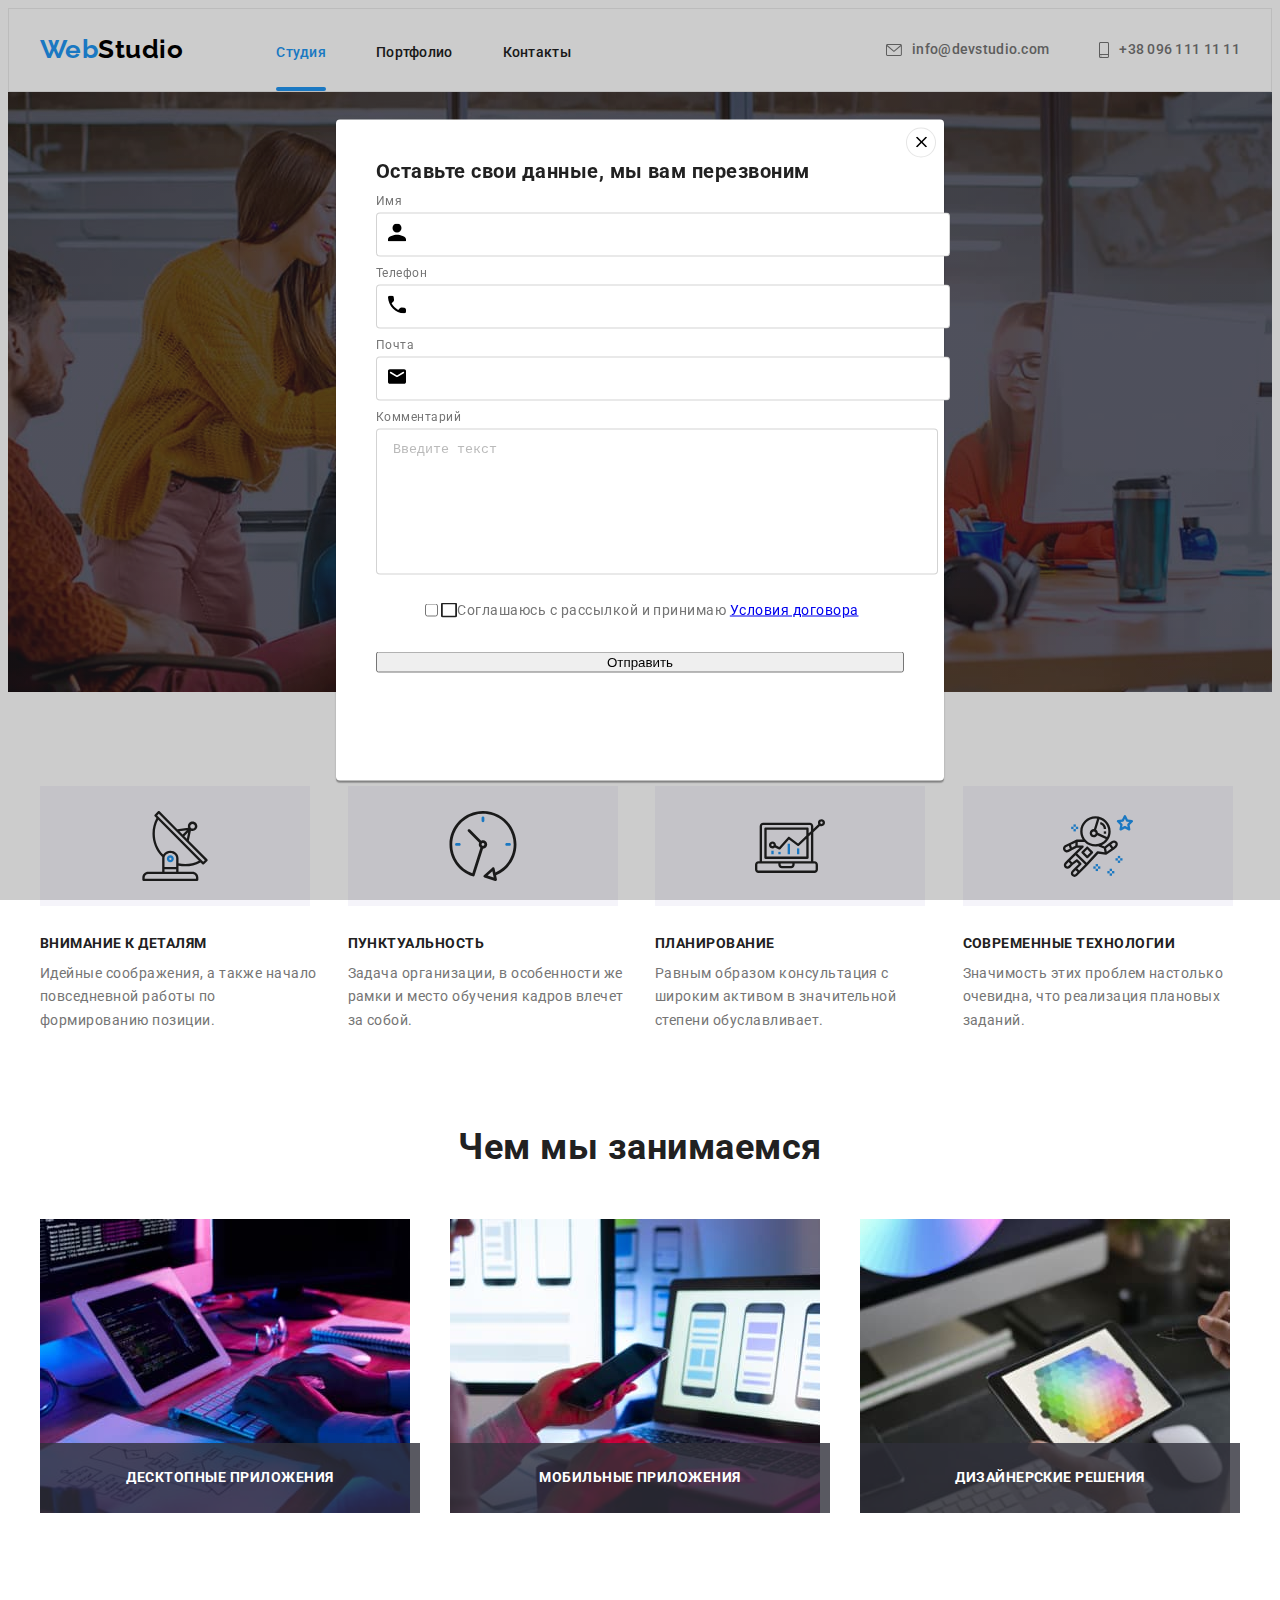
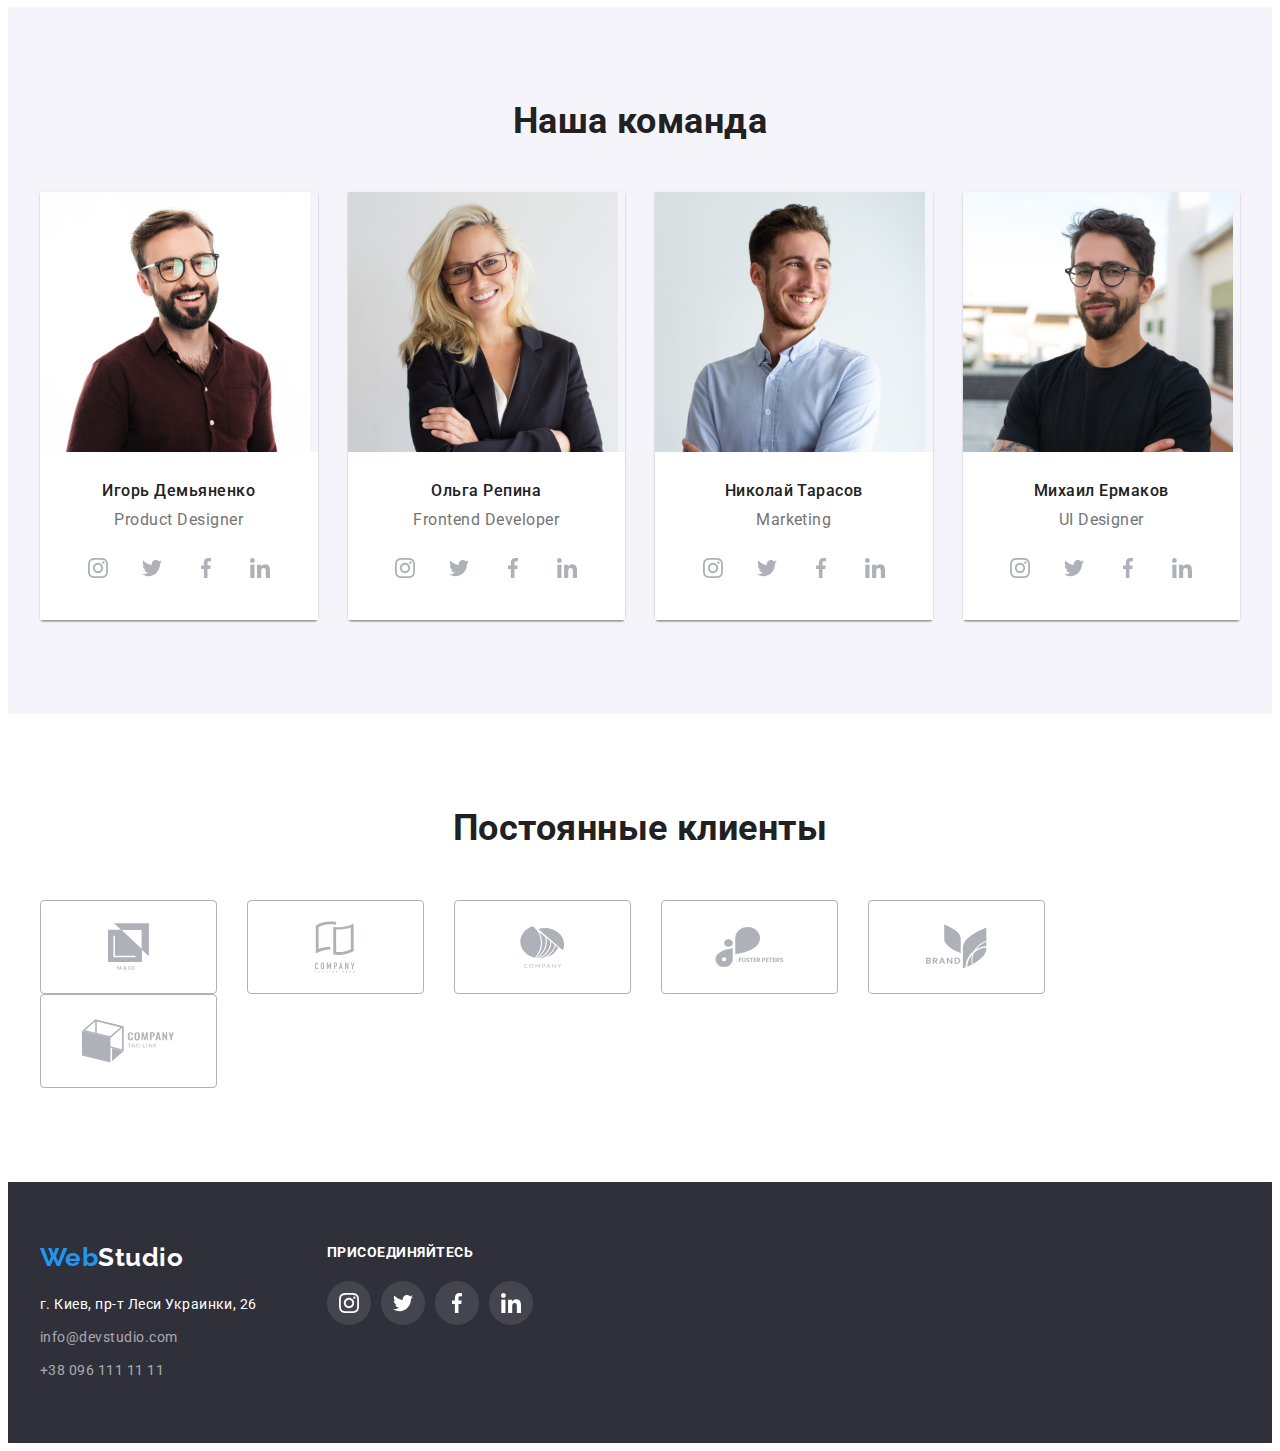
==== index.html @ d5ff3c42 "добавлена форма без кнопки" ====
<!DOCTYPE html>
<html lang="ru">

<head>
  <meta charset="UTF-8" />
  <meta http-equiv="X-UA-Compatible" content="IE=edge" />
  <meta name="viewport" content="width=device-width, initial-scale=1.0" />
  <title>Студия</title>
  <link rel="preconnect" href="https://fonts.gstatic.com" />
  <link href="https://fonts.googleapis.com/css2?family=Raleway:wght@700&family=Roboto:wght@400;500;700;900&display=swap"
    rel="stylesheet" />
  <link rel="stylesheet" href="https://cdnjs.cloudflare.com/ajax/libs/modern-normalize/1.1.0/modern-normalize.min.css"
    integrity="sha512-wpPYUAdjBVSE4KJnH1VR1HeZfpl1ub8YT/NKx4PuQ5NmX2tKuGu6U/JRp5y+Y8XG2tV+wKQpNHVUX03MfMFn9Q=="
    crossorigin="anonymous" referrerpolicy="no-referrer" />
  <link rel="stylesheet" href="./css/styles.css" />
</head>

<body>
  <!--Шапка-->
  <header class="header">
    <div class="container">
      <nav class="nav">
        <a href="./" class="logo link"><span class="prelogo">Web</span>Studio</a>
        <ul class="nav-list list">
          <li class="item"><a href="./index.html" class="link-nav current link">Студия</a></li>
          <li class="item"><a href="./portfolio.html" class="link-nav link">Портфолио</a></li>
          <li class="item"><a href="" class="link-nav link">Контакты</a></li>
        </ul>
      </nav>
      <ul class="info list">
        <li class="item">
          <a href="mailto:info@devstudio.com" class="link-info link">
            <svg class="icon" width="16" height="12">
              <use href="./images/icons.svg#icon-envelope"></use>
            </svg>info@devstudio.com
          </a>
        </li>
        <li class="item">
          <a href="tel:+380961111111" class="link-info link">
            <svg class="icon" width="10" height="16">
              <use href="./images/icons.svg#icon-smartphone"></use>
            </svg>+38 096 111 11 11</a>
        </li>
      </ul>
    </div>
  </header>
  <main>
    <!--Герой-->
    <section class="hero">
      <div class="container">
        <h1 class="hero-title list">
          Эффективные решения<br />
          для вашего бизнеса
        </h1>
        <button type="button" class="button-hero" data-modal-open>Заказать услугу</button>
      </div>
    </section>
    <!--Особенности-->
    <section class="section nopadding">
      <div class="container features">
        <h2 hidden>Особенности</h2>
        <ul class="list">
          <li class="item">
            <div class="box">
              <svg class="icon" width="70" height="70">
                <use href="./images/icons.svg#icon-antenna"></use>
              </svg>
            </div>
            <h3 class="title">Внимание к деталям</h3>
            <p class="text">
              Идейные соображения, а также начало повседневной работы по формированию позиции.
            </p>
          </li>
          <li class="item">
            <div class="box">
              <svg class="icon" width="70" height="70">
                <use href="./images/icons.svg#icon-clock"></use>
              </svg>
            </div>
            <h3 class="title">Пунктуальность</h3>
            <p class="text">
              Задача организации, в особенности же рамки и место обучения кадров влечет за собой.
            </p>
          </li>
          <li class="item">
            <div class="box">
              <svg class="icon" width="70" height="70">
                <use href="./images/icons.svg#icon-diagram"></use>
              </svg>
            </div>
            <h3 class="title">Планирование</h3>
            <p class="text">
              Равным образом консультация с широким активом в значительной степени обуславливает.
            </p>
          </li>
          <li class="item">
            <div class="box">
              <svg class="icon" width="70" height="70">
                <use href="./images/icons.svg#icon-astronaut"></use>
              </svg>
            </div>
            <h3 class="title">Современные технологии</h3>
            <p class="text">
              Значимость этих проблем настолько очевидна, что реализация плановых заданий.
            </p>
          </li>
        </ul>
      </div>
    </section>
    <!--Чем мы занимаемся-->
    <section class="section">
      <div class="container works">
        <h2 class="heading">Чем мы занимаемся</h2>
        <ul class="list">
          <li class="item">
            <img src="./images/studio/what-are-we-doing-2.jpg" alt="работа за компьютером" width="370" height="294" />
            <p class="works-text">Десктопные приложения</p>
          </li>
          <li class="item">
            <img src="./images/studio/what-are-we-doing.jpg" alt="работа за компьютером" width="370" height="294" />
            <p class="works-text">Мобильные приложения</p>
          </li>
          <li class="item">
            <img src="./images/studio/what-are-we-doing-3.jpg" alt="работа за планшетом" width="370" height="294" />
            <p class="works-text">Дизайнерские решения</p>
          </li>
        </ul>
      </div>
    </section>
    <!--Наша команда-->
    <section class="section team">
      <div class="container">
        <h2 class="heading">Наша команда</h2>
        <ul class="list">
          <li class="item">
            <img src="./images/studio/ihor-demianenko.jpg" alt="фото мужчины" width="270" height="260" />
            <div class="caption">
              <h3 class="title">Игорь Демьяненко</h3>
              <p lang="en" class="text">Product Designer</p>
              <ul class="list list-icon">
                <li class="icon">
                  <a class="icon-link" href=""><svg width="20" height="20">
                      <use href="./images/icons.svg#icon-instagram"></use>
                    </svg></a>
                </li>
                <li class="icon">
                  <a class="icon-link" href=""><svg width="20" height="20">
                      <use href="./images/icons.svg#icon-twitter"></use>
                    </svg></a>
                </li>
                <li class="icon">
                  <a class="icon-link" href=""><svg width="20" height="20">
                      <use href="./images/icons.svg#icon-facebook"></use>
                    </svg></a>
                </li>
                <li class="icon">
                  <a class="icon-link" href=""><svg width="20" height="20">
                      <use href="./images/icons.svg#icon-linkedin"></use>
                    </svg></a>
                </li>
              </ul>
            </div>
          </li>
          <li class="item">
            <img src="./images/studio/olga-repina.jpg" alt="фото девушки" width="270" height="260" />
            <div class="caption">
              <h3 class="title">Ольга Репина</h3>
              <p lang="en" class="text">Frontend Developer</p>
              <ul class="list list-icon">
                <li class="icon">
                  <a class="icon-link" href=""><svg width="20" height="20">
                      <use href="./images/icons.svg#icon-instagram"></use>
                    </svg></a>
                </li>
                <li class="icon">
                  <a class="icon-link" href=""><svg width="20" height="20">
                      <use href="./images/icons.svg#icon-twitter"></use>
                    </svg></a>
                </li>
                <li class="icon">
                  <a class="icon-link" href=""><svg width="20" height="20">
                      <use href="./images/icons.svg#icon-facebook"></use>
                    </svg></a>
                </li>
                <li class="icon">
                  <a class="icon-link" href=""><svg width="20" height="20">
                      <use href="./images/icons.svg#icon-linkedin"></use>
                    </svg></a>
                </li>
              </ul>
            </div>
          </li>
          <li class="item">
            <img src="./images/studio/nicolay-tarasov.jpg" alt="фото мужчины" width="270" height="260" />
            <div class="caption">
              <h3 class="title">Николай Тарасов</h3>
              <p lang="en" class="text">Marketing</p>
              <ul class="list list-icon">
                <li class="icon">
                  <a class="icon-link" href=""><svg width="20" height="20">
                      <use href="./images/icons.svg#icon-instagram"></use>
                    </svg></a>
                </li>
                <li class="icon">
                  <a class="icon-link" href=""><svg width="20" height="20">
                      <use href="./images/icons.svg#icon-twitter"></use>
                    </svg></a>
                </li>
                <li class="icon">
                  <a class="icon-link" href=""><svg width="20" height="20">
                      <use href="./images/icons.svg#icon-facebook"></use>
                    </svg></a>
                </li>
                <li class="icon">
                  <a class="icon-link" href=""><svg width="20" height="20">
                      <use href="./images/icons.svg#icon-linkedin"></use>
                    </svg></a>
                </li>
              </ul>
            </div>
          </li>
          <li class="item">
            <img src="./images/studio/mihail-ermakov.jpg" alt="фото мужчины" width="270" height="260" />
            <div class="caption">
              <h3 class="title">Михаил Ермаков</h3>
              <p lang="en" class="text">UI Designer</p>
              <ul class="list list-icon">
                <li class="icon">
                  <a class="icon-link" href=""><svg width="20" height="20">
                      <use href="./images/icons.svg#icon-instagram"></use>
                    </svg></a>
                </li>
                <li class="icon">
                  <a class="icon-link" href=""><svg width="20" height="20">
                      <use href="./images/icons.svg#icon-twitter"></use>
                    </svg></a>
                </li>
                <li class="icon">
                  <a class="icon-link" href=""><svg width="20" height="20">
                      <use href="./images/icons.svg#icon-facebook"></use>
                    </svg></a>
                </li>
                <li class="icon">
                  <a class="icon-link" href=""><svg width="20" height="20">
                      <use href="./images/icons.svg#icon-linkedin"></use>
                    </svg></a>
                </li>
              </ul>
            </div>
          </li>
        </ul>
      </div>
    </section>
    <!-- Постоянные клиенты -->
    <section class="section clients">
      <div class="container">
        <h2 class="heading">Постоянные клиенты</h2>
        <ul class="list">
          <li class="icon">
            <a class="icon-link" href=""><svg width="41" height="47">
                <use href="./images/icons.svg#icon-client-one"></use>
              </svg></a>
          </li>
          <li class="icon">
            <a class="icon-link" href=""><svg width="40" height="52">
                <use href="./images/icons.svg#icon-client-two"></use>
              </svg></a>
          </li>
          <li class="icon">
            <a class="icon-link" href=""><svg width="44" height="42">
                <use href="./images/icons.svg#icon-client-three"></use>
              </svg></a>
          </li>
          <li class="icon">
            <a class="icon-link" href=""><svg width="85" height="40">
                <use href="./images/icons.svg#icon-client-four"></use>
              </svg></a>
          </li>
          <li class="icon">
            <a class="icon-link" href=""><svg width="63" height="45">
                <use href="./images/icons.svg#icon-client-five"></use>
              </svg></a>
          </li>
          <li class="icon">
            <a class="icon-link" href=""><svg width="94" height="44">
                <use href="./images/icons.svg#icon-client-six"></use>
              </svg></a>
          </li>
        </ul>
      </div>
    </section>
  </main>
  <!--Футер-->
  <footer class="footer">
    <div class="container footer-box">
      <div class="fotter-address">
        <a href="./" class="footer-logo link"><span class="prelogo">Web</span>Studio</a>
        <address class="address">
          <ul class="list">
            <li class="item">
              <a href="https://goo.gl/maps/eZ2Spch4mHqErUUC6" target="_blank" rel="noopener noreferrer"
                class="address-link link">г. Киев, пр-т Леси Украинки, 26</a>
            </li>
            <li class="item">
              <a href="mailto:info@devstudio.com" class="footer-link link">info@devstudio.com</a>
            </li>
            <li class="item">
              <a href="tel:+380961111111" class="footer-link link">+38 096 111 11 11</a>
            </li>
          </ul>
        </address>
      </div>
      <div class="social-link">
        <b class="join">присоединяйтесь</b>
        <ul class="list list-icon">
          <li class="icon">
            <a class="icon-link" href=""><svg width="20" height="20">
                <use href="./images/icons.svg#icon-instagram"></use>
              </svg></a>
          </li>
          <li class="icon">
            <a class="icon-link" href=""><svg width="20" height="20">
                <use href="./images/icons.svg#icon-twitter"></use>
              </svg></a>
          </li>
          <li class="icon">
            <a class="icon-link" href=""><svg width="20" height="20">
                <use href="./images/icons.svg#icon-facebook"></use>
              </svg></a>
          </li>
          <li class="icon">
            <a class="icon-link" href=""><svg width="20" height="20">
                <use href="./images/icons.svg#icon-linkedin"></use>
              </svg></a>
          </li>
        </ul>
      </div>
    </div>
  </footer>
  <!-- Backdrop Modal -->
  <div class="backdrop" data-modal>
    <div class="modal">
      <button class="btn-modal" type="button" data-modal-close>
        <svg width="11" height="11">
          <use href="./images/icons.svg#icon-close-black"></use>
        </svg>
      </button>
      <form action="#" class="modal-form">
        <b class="modal-form-title">Оставьте свои данные, мы вам перезвоним</b>
        <label class="modal-form-field">Имя
          <span class="modal-form-position">
            <input class="modal-form-input" type="text" name="user-name" pattern="[a-zA-Zа-яёА-ЯЁ]+" required
              minlength="2">
            <svg class="modal-form-icon" width="18" height="18">
              <use href="./images/icons.svg#icon-person"></use>
            </svg>
          </span>
        </label>
        <label class="modal-form-field">Телефон
          <span class="modal-form-position">
            <input class="modal-form-input" type="tel" name="user-phone" pattern="[0-9]{3}-[0-9]{3}-[0-9]{2}-[0-9]{2}"
              title="096-000-00-00" required>
            <svg class="modal-form-icon" width="18" height="18">
              <use href="./images/icons.svg#icon-phone"></use>
            </svg>
          </span>
        </label>
        <label class="modal-form-field">Почта
          <span class="modal-form-position">
            <input class="modal-form-input" type="email" name="user-email" required>
            <svg class="modal-form-icon" width="18" height="18">
              <use href="./images/icons.svg#icon-email"></use>
            </svg>
          </span>
        </label>
        <label class="modal-form-textarea">Комментарий
          <textarea class="modal-form-message" name="user-message" placeholder="Введите текст"></textarea>
        </label>
        <label for="accept-policy" class="modal-form-checkbox-field">
          <input type="checkbox" class="modal-form-checkbox" id="accept-policy">
          <span class="check"></span>Соглашаюсь с рассылкой и принимаю&nbsp;
          <a href="#" class="modal-form-checkbox-link">Условия договора</a>
        </label>

        <button type="submit" class="modal-form-btn">Отправить</button>
      </form>

    </div>
  </div>
  <!-- <script src="./js/modal.js"></script> -->
</body>

</html>
---- css/styles.css ----
:root {
  --transition: 250ms cubic-bezier(0.4, 0, 0.2, 1);
  --primary-text-color: #757575;
  --title-color: #212121;
  --white-color: #ffffff;
  --accent-color: #2196f3;
  --accent-background: #2f303a;
}
/* Сброс */
h1,
h2,
h3,
h4,
h5,
h6,
p {
  margin-top: 0px;
  margin-bottom: 0px;
}
ul,
ol {
  margin-top: 0px;
  margin-bottom: 0px;
  padding-left: 0px;
}
img {
  display: block;
}
.list {
  list-style-type: none;
}
.link {
  text-decoration: none;
}
/* Боди */
body {
  color: var(--primary-text-color);
  font-family: Roboto, sans-serif;
  letter-spacing: 0.03em;
  font-size: 16px;
}
/* Контейнер */
.container {
  width: 1200px;
  padding-left: 15px;
  padding-right: 15px;
  margin-left: auto;
  margin-right: auto;
}
/*Шапка*/
.header {
  border: 1px solid #ececec;
}
.header .container {
  display: flex;
  align-items: center;
}
/*Логотип*/
.prelogo {
  color: var(--accent-color);
}
.logo {
  font-family: Raleway, sans-serif;
  font-weight: 700;
  font-size: 26px;
  line-height: 1.2;

  color: #000000;
  margin-right: 93px;
}
/*Навигация*/
.nav-list {
  display: flex;
}
.nav-list .item + .item {
  margin-left: 50px;
}
.info {
  display: flex;
  margin-left: auto;
}
.nav {
  display: flex;
  align-items: center;
}
.info .item + .item {
  margin-left: 50px;
}
.link-nav {
  display: inline-block;
  font-weight: 500;
  font-size: 14px;
  line-height: 1.14;
  letter-spacing: 0.02em;

  color: var(--title-color);

  padding-top: 36px;
  padding-bottom: 30px;

  transition: color var(--transition);
}
.link-info {
  display: flex;
  align-items: center;

  font-weight: 500;
  font-size: 14px;
  line-height: 1.14;
  letter-spacing: 0.02em;

  color: var(--primary-text-color);

  transition: color var(--transition);
}
/* Icon */
.info .icon {
  fill: currentColor;
  margin-right: 10px;
}
/* Hover Focus Current */
.link-nav.current,
.link-info:hover,
.link-nav:hover,
.address-link:hover,
.footer-link:hover,
.link-info:focus,
.link-nav:focus,
.address-link:focus,
.footer-link:focus {
  color: var(--accent-color);
}
.current {
  position: relative;
}
.current::after {
  position: absolute;
  bottom: 0;
  content: '';
  display: block;
  width: 100%;
  height: 4px;
  background-color: var(--accent-color);
  border-radius: 2px;
}

/*Герой*/
.hero {
  text-align: center;
  align-items: center;
  max-width: 1600px;

  background-color: var(--accent-background);
  background-image: linear-gradient(rgba(47, 48, 58, 0.4), rgba(47, 48, 58, 0.4)),
    url(../images/studio/bgimd.jpg);
  background-size: cover;
  background-position: center;

  margin: 0 auto;
  padding-top: 200px;
  padding-bottom: 200px;
}
.hero-title {
  font-weight: 900;
  font-size: 44px;
  line-height: 1.36;
  text-align: center;
  letter-spacing: 0.06em;
  text-transform: uppercase;

  color: var(--white-color);

  margin-bottom: 30px;
}

/*Кнопка героя*/
.button-hero {
  display: flex;
  align-items: center;
  font-weight: 700;
  font-size: 16px;
  line-height: 1.88;
  letter-spacing: 0.06em;
  height: 50px;
  min-width: 200px;
  cursor: pointer;

  background-color: var(--accent-color);
  color: var(--white-color);

  margin-left: auto;
  margin-right: auto;
  padding: 10px 32px;
  border: solid transparent;
  border-radius: 4px;

  transition: background-color var(--transition), box-shadow var(--transition);
}
.button-hero:hover {
  background-color: #188ce8;
  box-shadow: 0px 4px 4px rgba(0, 0, 0, 0.15);
}

/*Секции*/
.section {
  padding-top: 94px;
  padding-bottom: 94px;
}

.section .list {
  display: flex;
  flex-wrap: wrap;
  margin-left: -30px;
}
.section .item {
  margin-left: 30px;
  flex-basis: calc((100% - 120px) / 4);
}
.heading {
  font-size: 36px;
  line-height: 1.16;
  text-align: center;

  color: var(--title-color);

  margin-bottom: 50px;
}

.section .title {
  font-size: 14px;
  font-weight: 500;
  line-height: 1.18;

  color: var(--title-color);

  margin-bottom: 10px;
}
.section .text {
  font-size: 14px;
  line-height: 1.7;
}
/* Особенности */
.nopadding {
  padding-bottom: 0;
}
.features .item {
  width: 270px;
}
.features .title {
  color: var(--title-color);
  font-weight: 700;
  line-height: 1.14;
  text-transform: uppercase;
}
.features .box {
  max-width: 270px;
  height: 120px;
  margin-bottom: 30px;

  background-color: #f5f4fa;

  display: flex;
  align-items: center;
  justify-content: center;
}

/*Чем мы занимаемся*/
.works .list {
  margin-left: -30px;
}
.works .item {
  position: relative;
  margin-left: 30px;
  flex-basis: calc((100% - 90px) / 3);
}
.works-text {
  position: absolute;
  bottom: 0;

  font-weight: 700;
  font-size: 14px;
  line-height: 1.14;
  text-align: center;
  text-transform: uppercase;

  width: 100%;
  padding-top: 27px;
  padding-bottom: 27px;

  background: rgba(47, 48, 58, 0.8);
  color: var(--white-color);
}

/* Наша команда */
.team .list-icon {
  text-align: center;
  margin-left: 0;
  margin-top: 16px;
  justify-content: center;
}
.team .icon-link {
  color: #afb1b8;
}
.team .icon-link:hover,
.team .icon-link:focus {
  background-color: var(--accent-color);
  fill: var(--white-color);
}
.list-icon .icon-link {
  fill: currentColor;
  display: flex;
  padding: 12px;
  border-radius: 50%;

  transition: background-color var(--transition), fill var(--transition);
}
.list-icon .icon + .icon {
  margin-left: 10px;
}
.team .item {
  width: 270px;
  text-align: center;
  box-shadow: 0px 1px 3px rgba(0, 0, 0, 0.12), 0px 1px 1px rgba(0, 0, 0, 0.14),
    0px 2px 1px rgba(0, 0, 0, 0.2);
  border-radius: 0px 0px 4px 4px;
}
.team .title {
  font-size: 16px;
}
.team .text {
  font-size: 16px;
  line-height: 1.18;
}
.caption {
  background-color: var(--white-color);
  padding-top: 30px;
  padding-bottom: 30px;
}
.section.team {
  background-color: #f5f4fa;
}

/* Постоянные клиенты */
.clients .icon {
  display: flex;
  width: 170px;
  height: 92px;
  margin-left: 30px;
  flex-basis: calc((100% - 180px) / 6);

  fill: currentColor;
  border: 1px solid #afb1b8;
  border-radius: 4px;
}
.clients .icon-link {
  display: flex;
  justify-content: center;
  align-items: center;
  width: 100%;
  height: 100%;
  fill: #afb1b8;

  transition: fill var(--transition), border var(--transition);
}
.clients .icon-link:hover,
.clients .icon-link:focus {
  fill: var(--accent-color);
  border: 1px solid var(--accent-color);
}

/*Футер*/
.footer {
  background-color: var(--accent-background);
  padding-top: 60px;
  padding-bottom: 60px;
}
.footer-box {
  display: flex;
}
.footer-logo {
  display: inline-block;

  font-family: Raleway, sans-serif;
  font-weight: 700;
  font-size: 26px;
  line-height: 1.2;

  margin-bottom: 20px;
}
.address {
  font-style: normal;
  font-size: 14px;
  line-height: 1.7;
  margin-right: 70px;
}
.footer-logo,
.address-link {
  color: var(--white-color);
}
.address-link {
  transition: color var(--transition);
}
.footer-link {
  color: rgba(255, 255, 255, 0.6);

  transition: color var(--transition);
}
.address .item {
  margin-bottom: 9px;
}
.address .item:last-child {
  margin-bottom: 0px;
}
.social-link .list-icon {
  display: flex;
}
.join {
  display: inline-block;
  font-size: 14px;
  line-height: 1.14;
  text-transform: uppercase;
  margin-bottom: 20px;

  color: var(--white-color);
}
.social-link .icon-link {
  background-color: rgba(255, 255, 255, 0.1);
  fill: var(--white-color);

  transition: background-color var(--transition);
}
.social-link .icon-link:hover,
.social-link .icon-link:focus {
  background-color: var(--accent-color);
}

/* Портфолио*/
/* Кнопки портфолио */
.list.filter {
  display: flex;
  justify-content: center;
  margin-bottom: 50px;
}
.filter .item {
  flex-basis: auto;
}
.filter .item + .item {
  margin-left: 8px;
}
.button-portfolio {
  display: flex;
  align-items: center;
  font-weight: 500;
  font-size: 16px;
  line-height: 1.6;
  cursor: pointer;

  background: #f5f4fa;
  color: var(--title-color);

  height: 38px;
  min-width: 73px;
  padding-top: 6px;
  padding-bottom: 6px;
  padding-left: 22px;
  padding-right: 22px;

  border-radius: 4px;
  border: solid transparent;

  transition: background-color var(--transition), color var(--transition),
    box-shadow var(--transition);
}
.button-portfolio:hover,
.button-portfolio:focus {
  background-color: var(--accent-color);
  color: var(--white-color);
  box-shadow: 0px 3px 1px rgba(0, 0, 0, 0.1), 0px 1px 2px rgba(0, 0, 0, 0.08),
    0px 2px 2px rgba(0, 0, 0, 0.12);
}

/* Карточки портфолио */
.portfolio .list {
  flex-wrap: wrap;

  margin-top: -30px;
}
.portfolio .item {
  margin-top: 30px;
  flex-basis: calc((100% - 90px) / 3);
}
.portfolio .link {
  display: block;
  transition: box-shadow var(--transition);
}
.portfolio .link:hover,
.portfolio .link:focus {
  box-shadow: 0px 1px 1px rgba(0, 0, 0, 0.12), 0px 4px 4px rgba(0, 0, 0, 0.06),
    1px 4px 6px rgba(0, 0, 0, 0.12);
}
.portfolio .title {
  font-weight: 700;
  font-size: 18px;
  line-height: 2;
  letter-spacing: 0.06em;

  color: var(--title-color);
}
.portfolio .subject {
  font-size: 16px;
  line-height: 1.8;

  color: var(--primary-text-color);
}
.portfolio .text {
  width: 370px;
  padding-top: 20px;
  padding-bottom: 20px;
  padding-left: 24px;
  padding-right: 24px;
  border: 1px solid #eeeeee;
  border-top: none;
}
.portfolio .overlay {
  position: relative;
  overflow: hidden;
}
.portfolio .link:hover .overlay-text,
.portfolio .link:focus .overlay-text {
  transform: translateY(0%);
}
.overlay-text {
  display: inline-block;
  position: absolute;
  top: 0;
  left: 0;
  padding: 63px 24px;

  width: 100%;
  height: 100%;

  font-size: 18px;
  line-height: 1.55;

  color: var(--white-color);
  background: rgba(33, 150, 243, 0.9);

  transition: transform var(--transition);

  transform: translateY(100%);
}
/* Backdrop */
.backdrop {
  position: fixed;
  top: 0;
  left: 0;
  width: 100vw;
  height: 100vh;
  background-color: rgba(0, 0, 0, 0.2);

  visibility: visible;
  opacity: 1;
  pointer-events: auto;

  transition: visibility var(--transition), opacity var(--transition);
}

.modal {
  position: absolute;
  top: 50%;
  left: 50%;

  padding: 40px;
  width: 528px;
  height: 581px;

  background: var(--white-color);
  box-shadow: 0px 1px 3px rgba(0, 0, 0, 0.12), 0px 1px 1px rgba(0, 0, 0, 0.14),
    0px 2px 1px rgba(0, 0, 0, 0.2);
  border-radius: 4px;

  transform: translate(-50%, -50%);
}
.btn-modal {
  position: absolute;
  top: 8px;
  right: 8px;

  width: 30px;
  height: 30px;
  padding: 0;

  cursor: pointer;

  background: var(--white-color);
  border: 1px solid rgba(0, 0, 0, 0.1);
  border-radius: 50%;
}
.is-hidden {
  visibility: hidden;
  opacity: 0;
  pointer-events: none;
}

/* Modal form */
.modal-form {
  display: flex;
  flex-direction: column;
}
.modal-form-title {
  font-size: 20px;
  line-height: 1.15;

  margin-bottom: 12px;

  color: var(--title-color);
}

.modal-form-field {
  font-size: 12px;
  line-height: 1.16;
  margin-bottom: 10px;
}
.modal-form-input {
  width: 100%;
  height: 40px;
  margin-top: 4px;
  padding-left: 42px;

  border: 1px solid rgba(33, 33, 33, 0.2);
  border-radius: 4px;

  transition: border-color var(--transition);
}
.modal-form-input:focus {
  outline: none;
  border-color: var(--accent-color);
}

.modal-form-position {
  display: block;
  position: relative;
}
.modal-form-icon {
  position: absolute;
  top: 50%;
  left: 12px;

  transform: translateY(-50%);
  transition: fill var(--transition);
}
.modal-form-input:focus + .modal-form-icon {
  fill: var(--accent-color);
}

.modal-form-message {
  width: 100%;
  height: 120px;

  padding: 12px 16px;
  margin-top: 4px;
  margin-bottom: 20px;

  border: 1px solid rgba(33, 33, 33, 0.2);
  border-radius: 4px;
  resize: none;

  transition: border-color var(--transition);
}
.modal-form-message:focus {
  outline: none;
  border-color: var(--accent-color);
}

.modal-form-textarea {
  font-size: 12px;
  line-height: 1.16;
}
.modal-form-message::placeholder {
  color: rgba(117, 117, 117, 0.5);
}
/* Checkbox */
.modal-form-checkbox-field {
  display: flex;
  justify-content: center;
  align-items: center;

  font-size: 14px;
  line-height: 1.7;
  margin-bottom: 30px;
}
.check {
  display: inline-block;
  background-image: url(../images/modal-icons/off-check.svg);
  width: 16px;
  height: 15px;

  cursor: pointer;
}
.modal-form-checkbox:checked + .check {
  background-image: url(../images/modal-icons/check.svg);
  width: 16px;
  height: 15px;
}
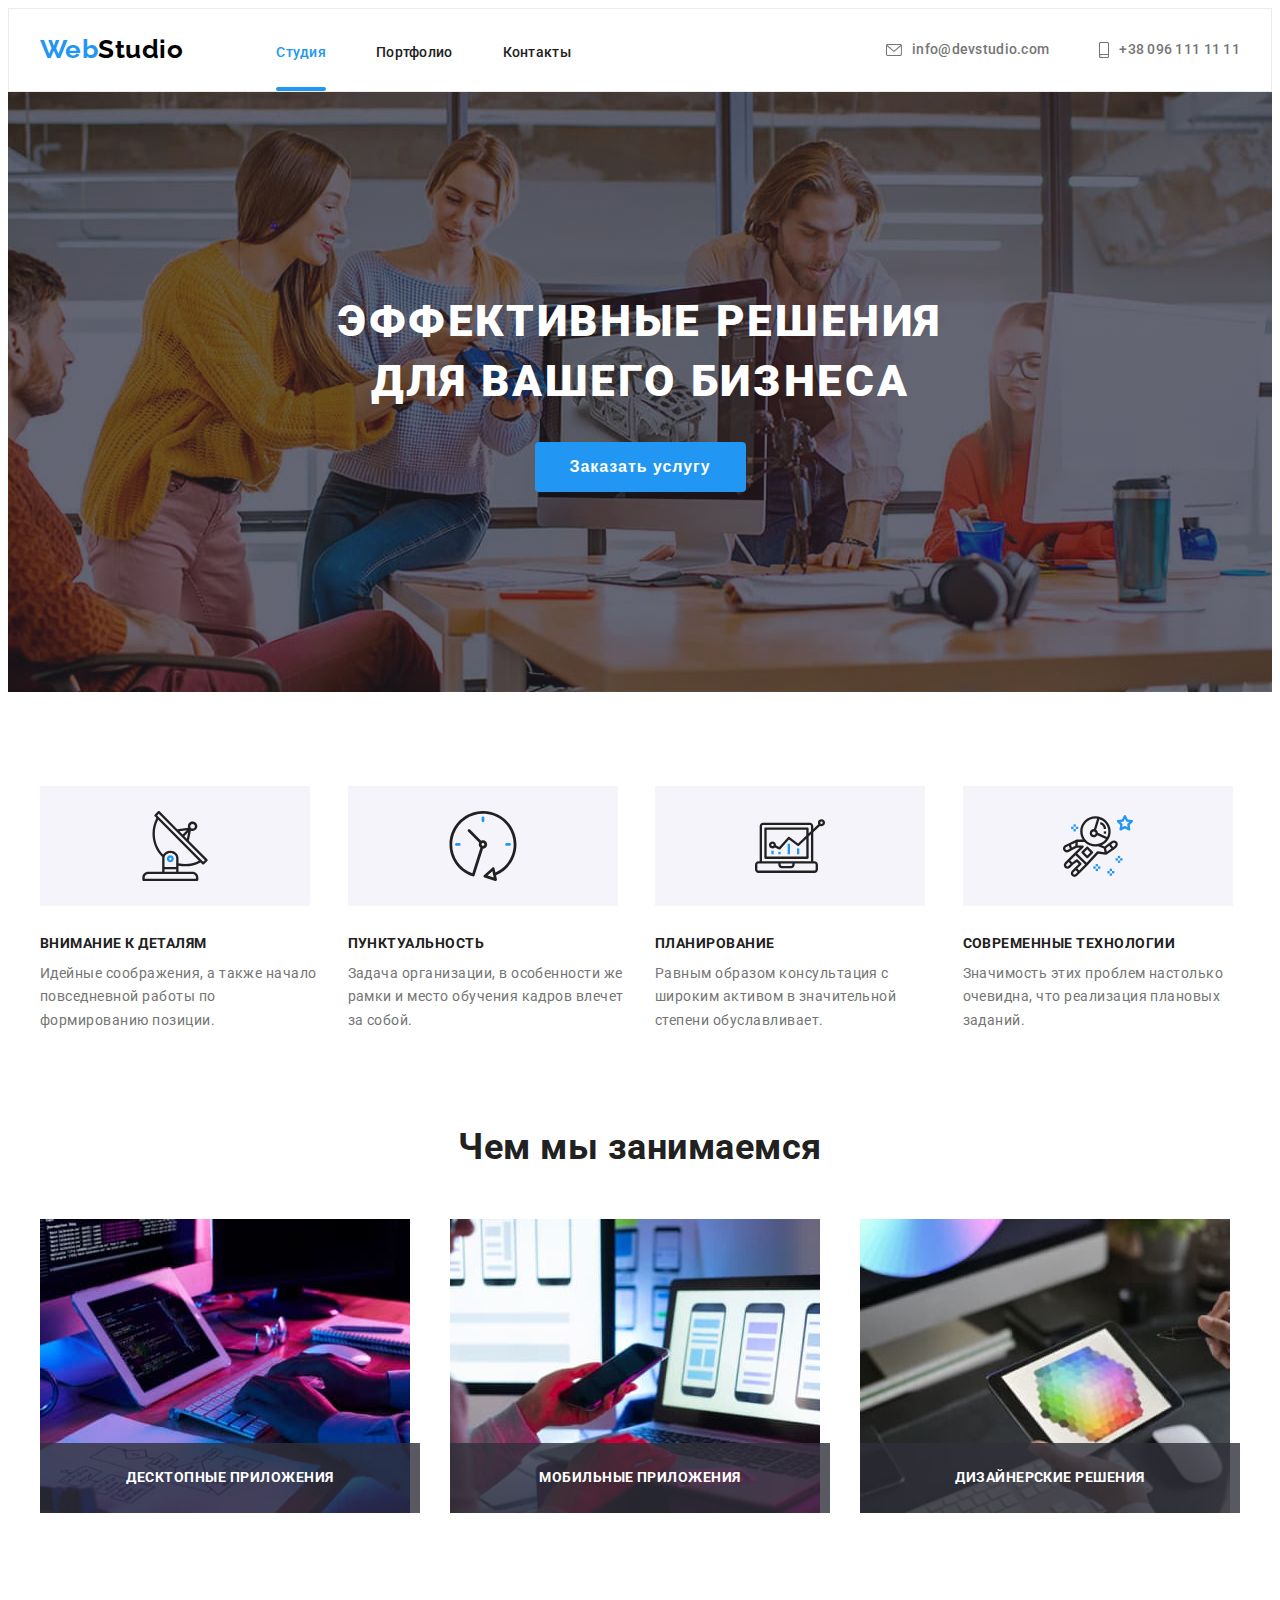
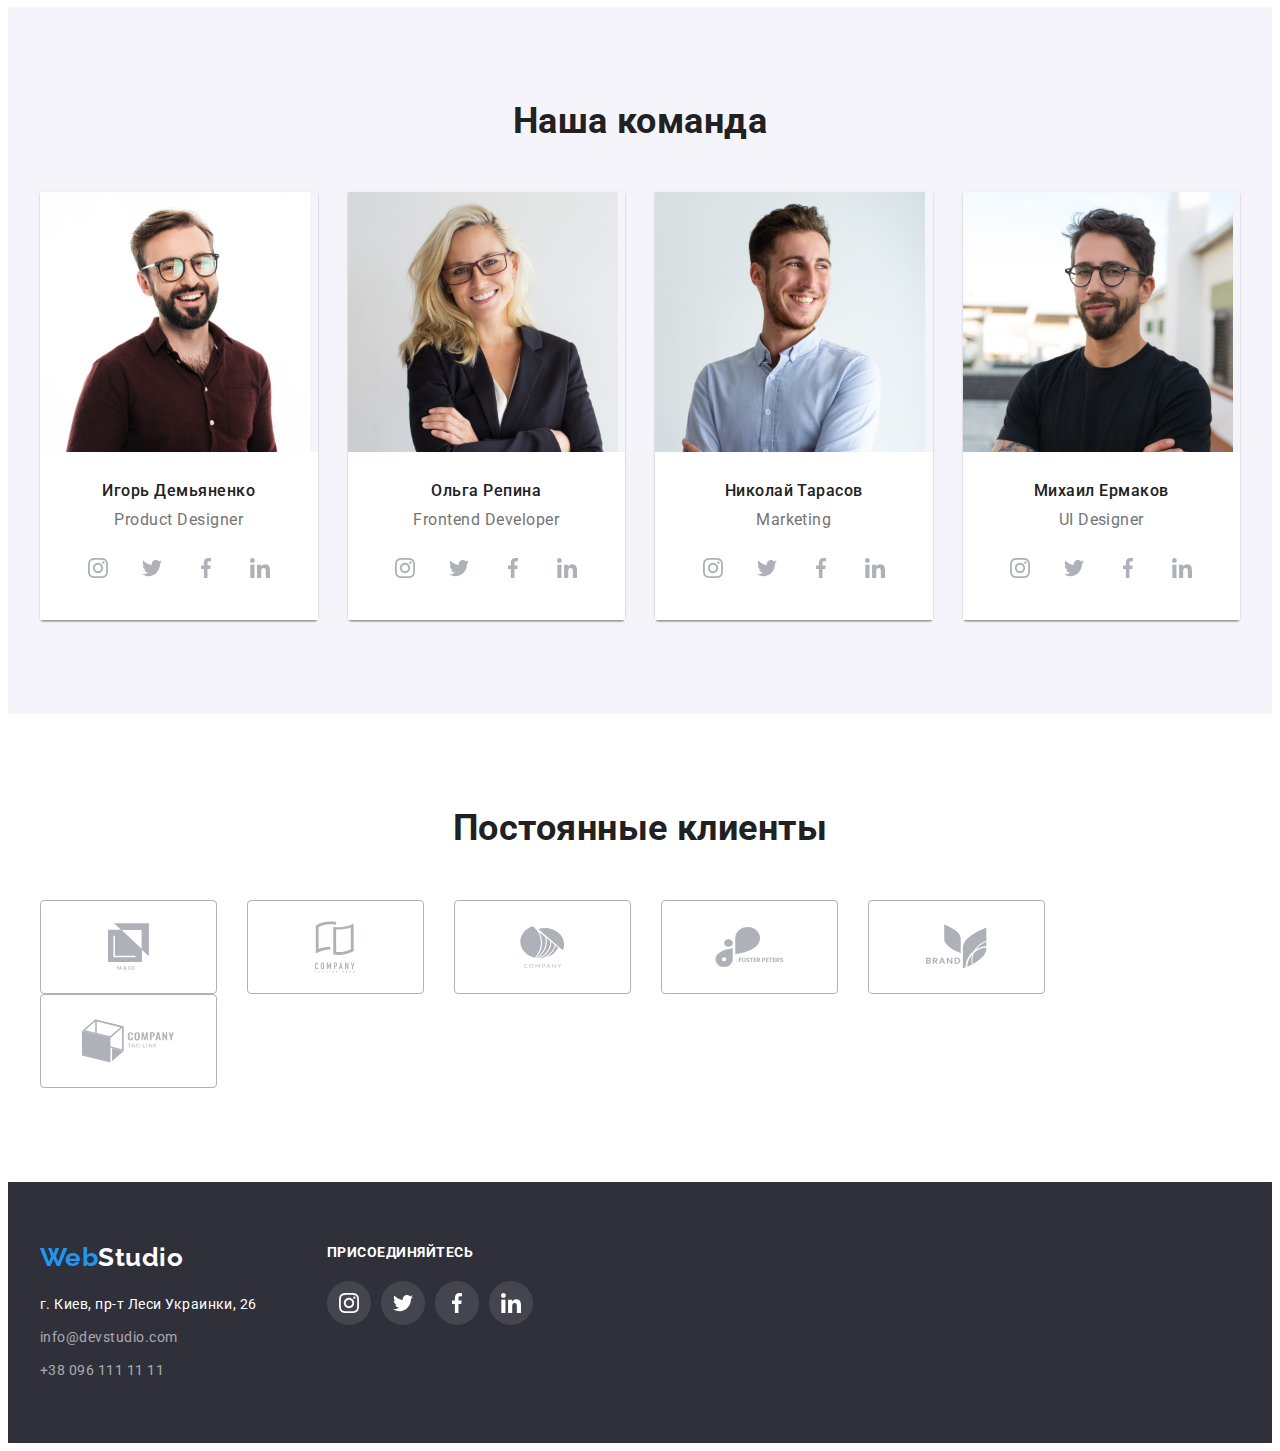
==== commit 89d78ed5: "добавленна форма в модальное окно" ====
--- a/index.html
+++ b/index.html
@@ -58,7 +58,7 @@
     <!--Особенности-->
     <section class="section nopadding">
       <div class="container features">
-        <h2 hidden>Особенности</h2>
+        <h2 class="visually-hidden">Особенности</h2>
         <ul class="list">
           <li class="item">
             <div class="box">
@@ -338,7 +338,7 @@
     </div>
   </footer>
   <!-- Backdrop Modal -->
-  <div class="backdrop" data-modal>
+  <div class="backdrop is-hidden" data-modal>
     <div class="modal">
       <button class="btn-modal" type="button" data-modal-close>
         <svg width="11" height="11">
@@ -377,17 +377,16 @@
           <textarea class="modal-form-message" name="user-message" placeholder="Введите текст"></textarea>
         </label>
         <label for="accept-policy" class="modal-form-checkbox-field">
-          <input type="checkbox" class="modal-form-checkbox" id="accept-policy">
-          <span class="check"></span>Соглашаюсь с рассылкой и принимаю&nbsp;
+          <input type="checkbox" class="modal-form-checkbox visually-hidden" id="accept-policy">
+          <span class="checkbox-icon"></span>Соглашаюсь с рассылкой и принимаю&nbsp;
           <a href="#" class="modal-form-checkbox-link">Условия договора</a>
         </label>
-
         <button type="submit" class="modal-form-btn">Отправить</button>
       </form>
 
     </div>
   </div>
-  <!-- <script src="./js/modal.js"></script> -->
+  <script src="./js/modal.js"></script>
 </body>
 
 </html>--- a/css/styles.css
+++ b/css/styles.css
@@ -31,6 +31,16 @@
 }
 .link {
   text-decoration: none;
+}
+.visually-hidden {
+  position: absolute !important;
+  clip: rect(1px 1px 1px 1px); /* IE6, IE7 */
+  clip: rect(1px, 1px, 1px, 1px);
+  padding: 0 !important;
+  border: 0 !important;
+  height: 1px !important;
+  width: 1px !important;
+  overflow: hidden;
 }
 /* Боди */
 body {
@@ -629,6 +639,7 @@
 
   border: 1px solid rgba(33, 33, 33, 0.2);
   border-radius: 4px;
+  cursor: pointer;
 
   transition: border-color var(--transition);
 }
@@ -689,16 +700,53 @@
   line-height: 1.7;
   margin-bottom: 30px;
 }
-.check {
+.checkbox-icon {
   display: inline-block;
-  background-image: url(../images/modal-icons/off-check.svg);
   width: 16px;
   height: 15px;
+  margin-right: 10px;
+
+  border: 2px solid var(--title-color);
 
   cursor: pointer;
-}
-.modal-form-checkbox:checked + .check {
+
+  transition: background-image var(--transition), border-color var(--transition)
+}
+.modal-form-checkbox:checked + .checkbox-icon {
+  background-color: var(--accent-color);
   background-image: url(../images/modal-icons/check.svg);
+  background-position: center;
   width: 16px;
   height: 15px;
 }
+.modal-form-checkbox:focus + .checkbox-icon {
+  outline: none;
+  border-color: var(--accent-color);
+}
+.modal-form-btn {
+  height: 50px;
+  min-width: 200px;
+  padding: 10px 55px;
+  margin-right: auto;
+  margin-left: auto;
+
+  background: var(--accent-color);
+  color: var(--white-color);
+
+  font-weight: 700;
+  font-size: 16px;
+  line-height: 1.9;
+
+  display: flex;
+  align-items: center;
+  text-align: center;
+  justify-content: center;
+
+  box-shadow: 0px 4px 4px rgba(0, 0, 0, 0.15);
+  border-radius: 4px;
+  cursor: pointer;
+  transition: background-color var(--transition);
+}
+.modal-form-btn:hover, .modal-form-btn:focus {
+  background-color: #188CE8;
+}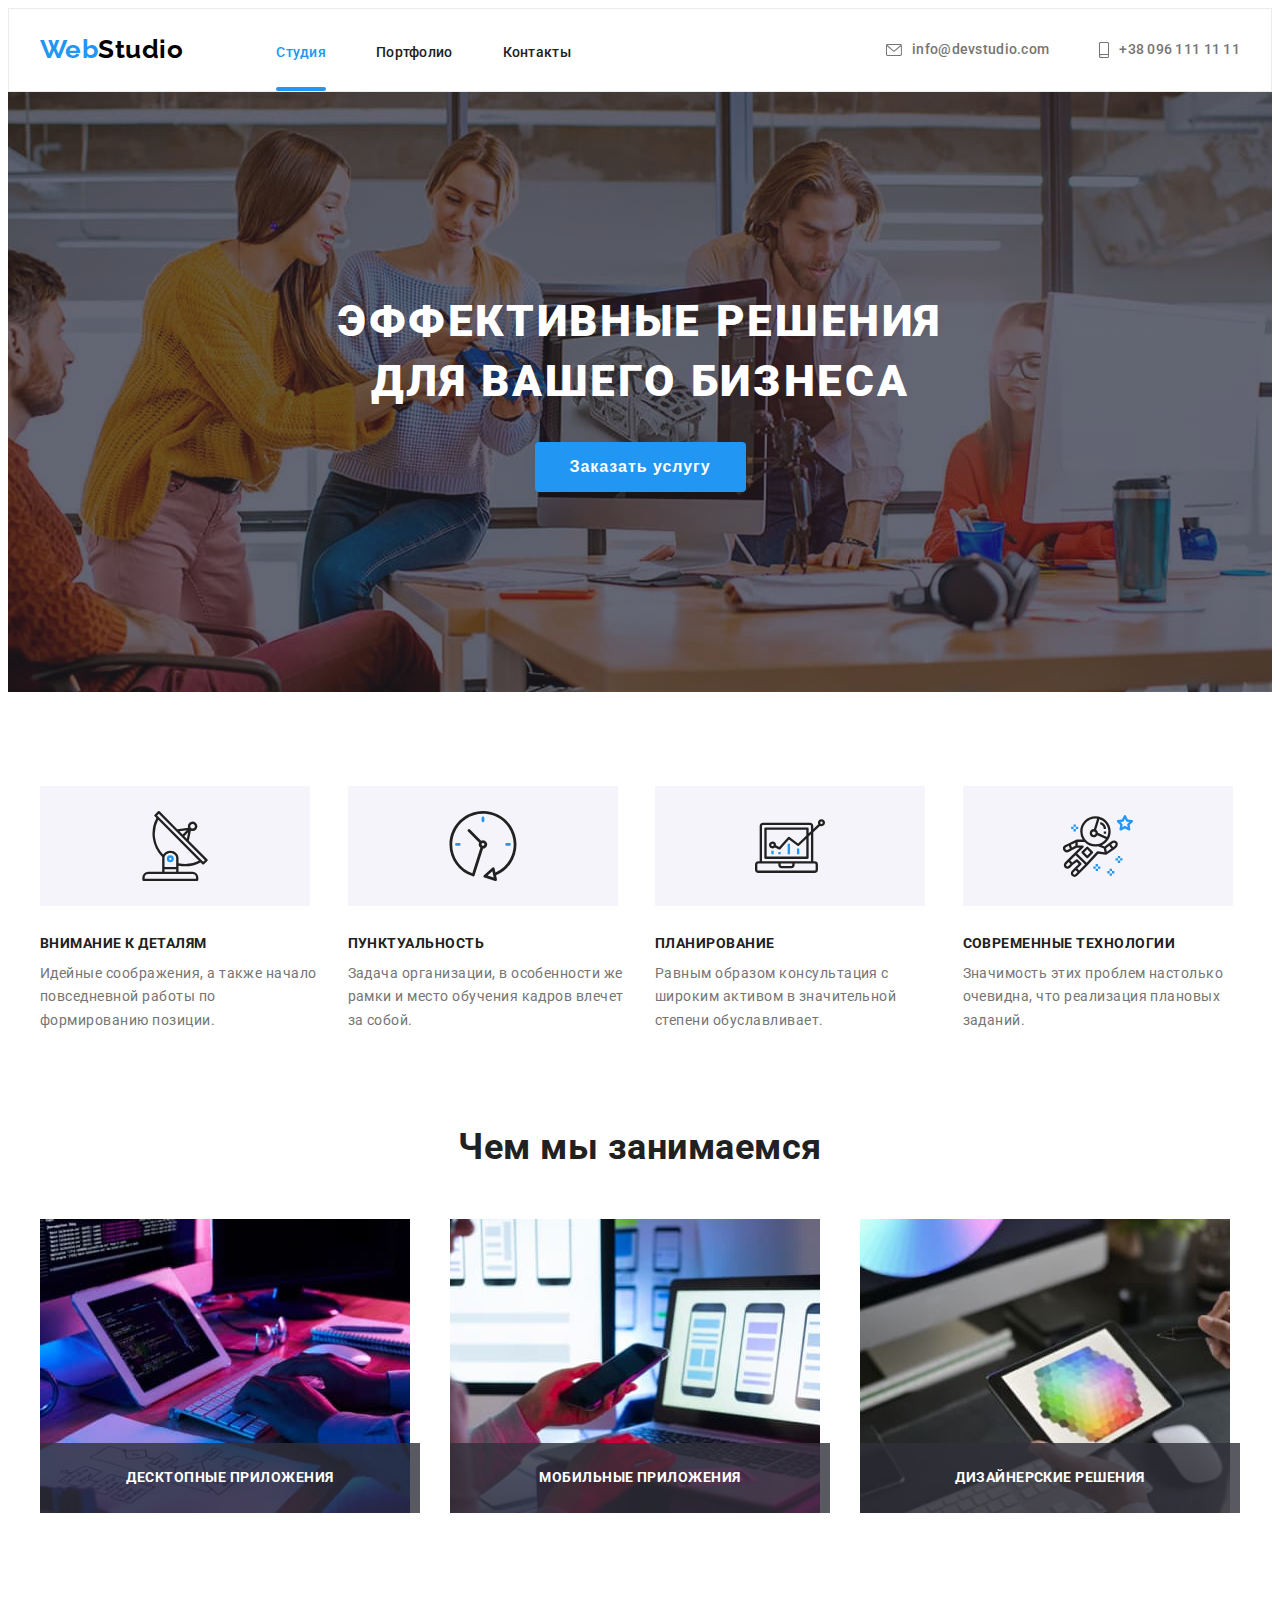
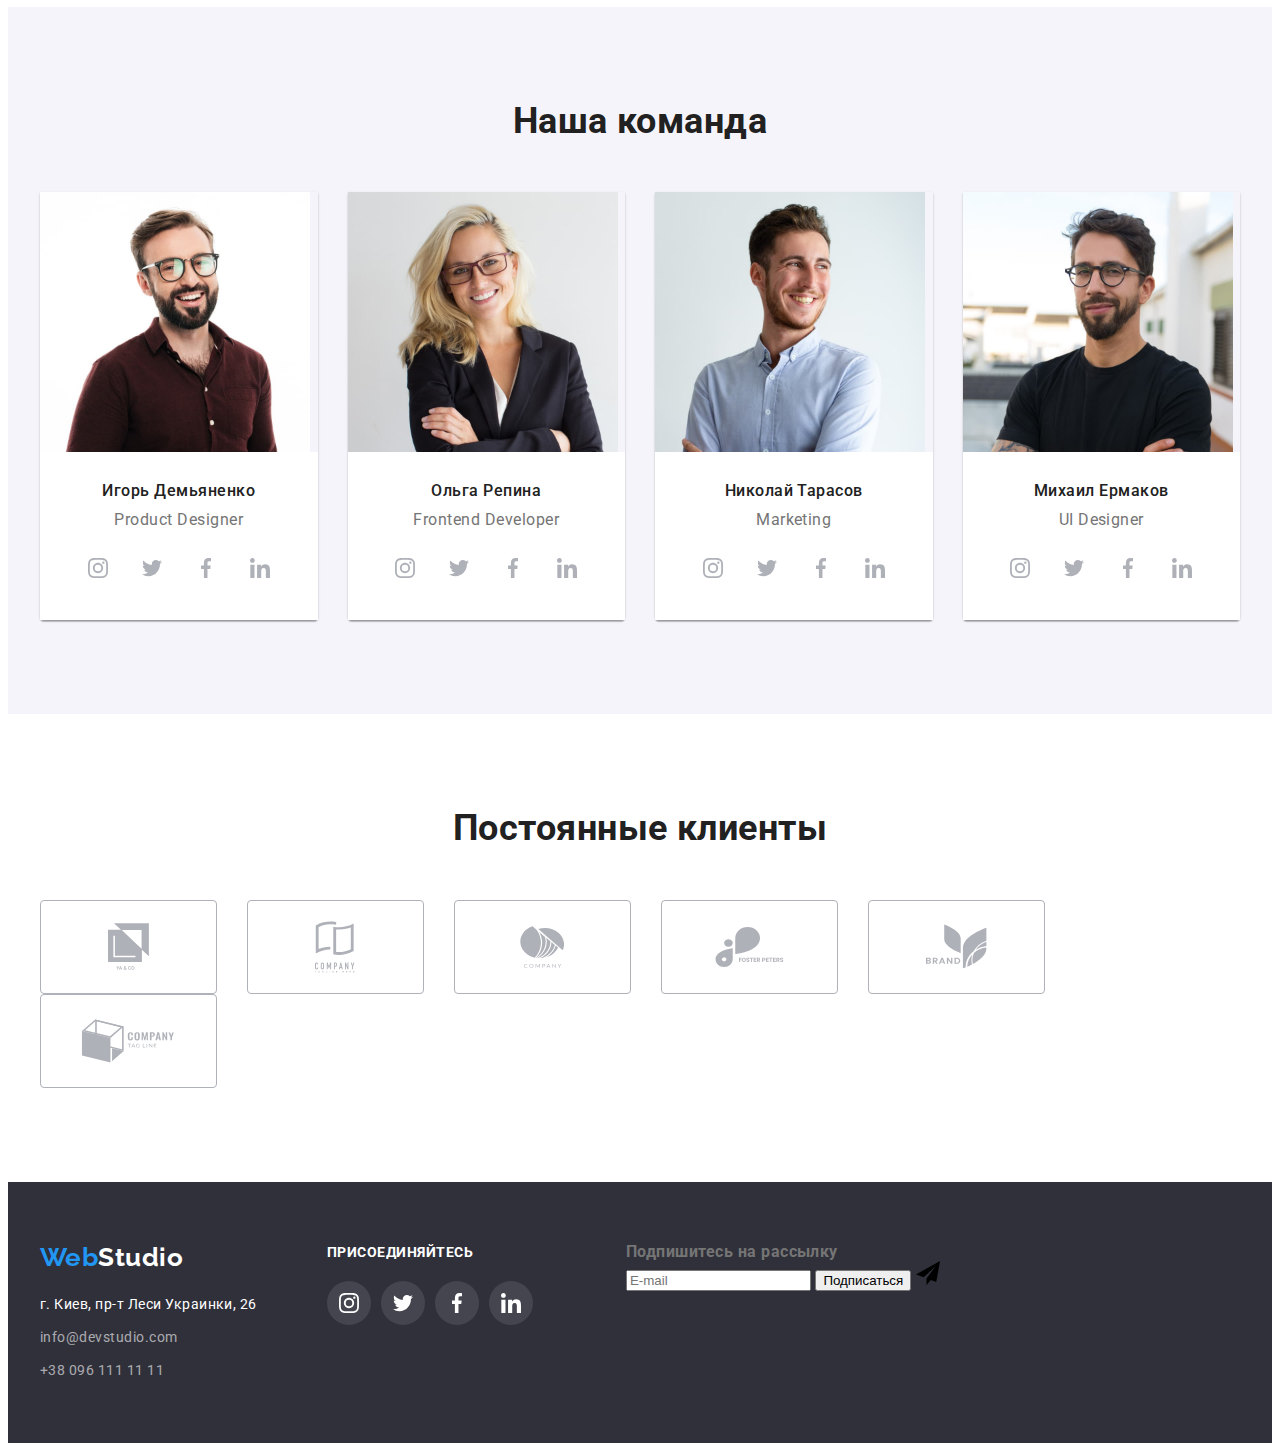
==== commit ae663974: "добавлены стили форме футер" ====
--- a/index.html
+++ b/index.html
@@ -335,7 +335,17 @@
           </li>
         </ul>
       </div>
-    </div>
+        <form class="footer-form" action="#">
+          <b class="fotter-form-title">Подпишитесь на рассылку</b>
+          <label class="footer-form-field">          
+            <input class="fotter-form-input" type="email" name="user-email" placeholder="E-mail">
+            <button class="fotter-form-btn" type="submit">Подписаться</button>
+            <svg class="footer-form-icon" width="24" height="24">
+              <use href="./images/icons.svg#icon-send"></use>
+            </svg>
+          </label>
+        </form>
+      </div>
   </footer>
   <!-- Backdrop Modal -->
   <div class="backdrop is-hidden" data-modal>
--- a/css/styles.css
+++ b/css/styles.css
@@ -749,4 +749,43 @@
 }
 .modal-form-btn:hover, .modal-form-btn:focus {
   background-color: #188CE8;
+}
+
+/* Footer form */
+.footer-form {
+  display: flex;
+  flex-direction: column;
+
+  margin-left: 93px;
+}
+.footer-form-title {
+  font-size: 14px;
+  line-height: 1.14;
+  text-transform: uppercase;
+
+  color: var(--white-color);
+
+  margin-bottom: 20px;
+}
+.footer-form-input {
+  width: 358px;
+  height: 50px;
+
+  border: 1px solid rgba(255, 255, 255, 0.3);
+  filter: drop-shadow(0px 4px 4px rgba(0, 0, 0, 0.15));
+  border-radius: 4px;
+
+  padding-left: 16px 15px;
+}
+.footer-form-input::placeholder {
+  font-size: 16px;
+  line-height: 1.25;
+
+  color: rgba(255, 255, 255, 0.6);
+}
+.footer-form-btn {
+  height: 50px;
+  min-width: 200px;
+
+  padding: 10px 28px;
 }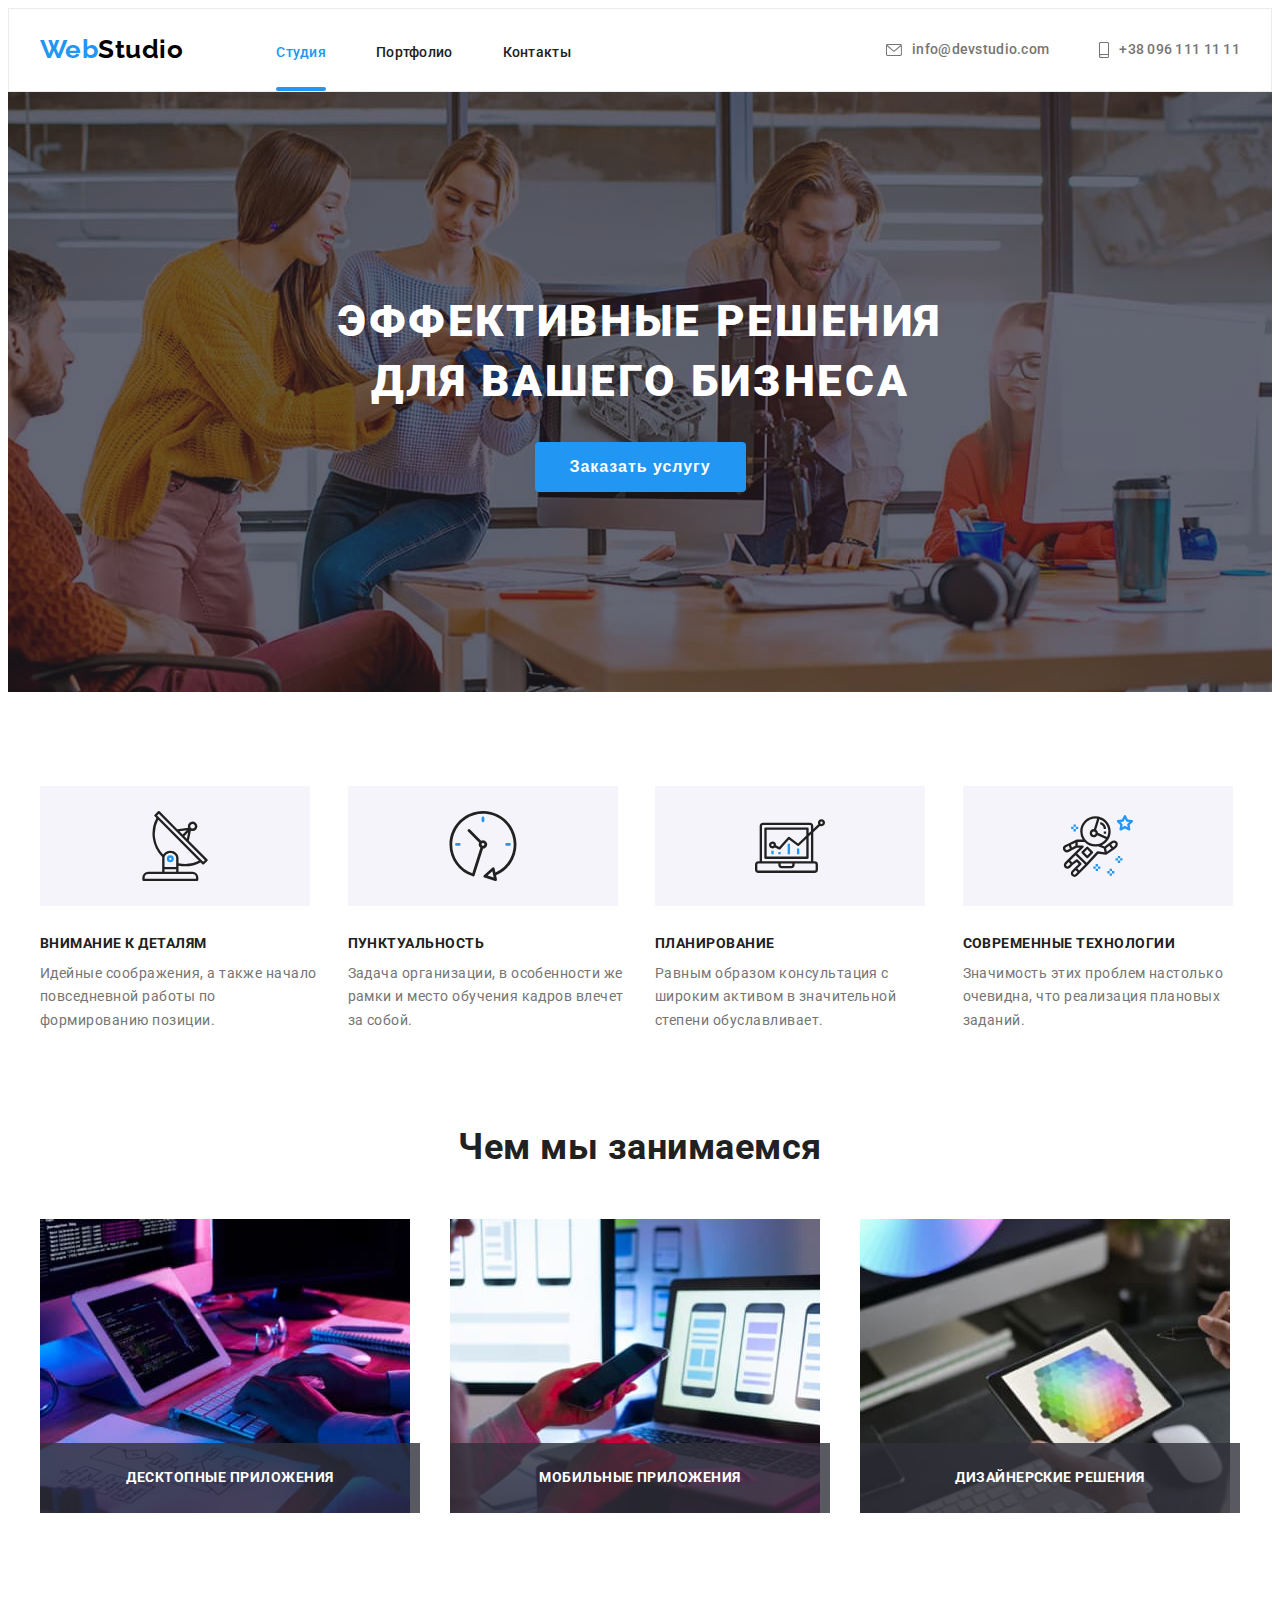
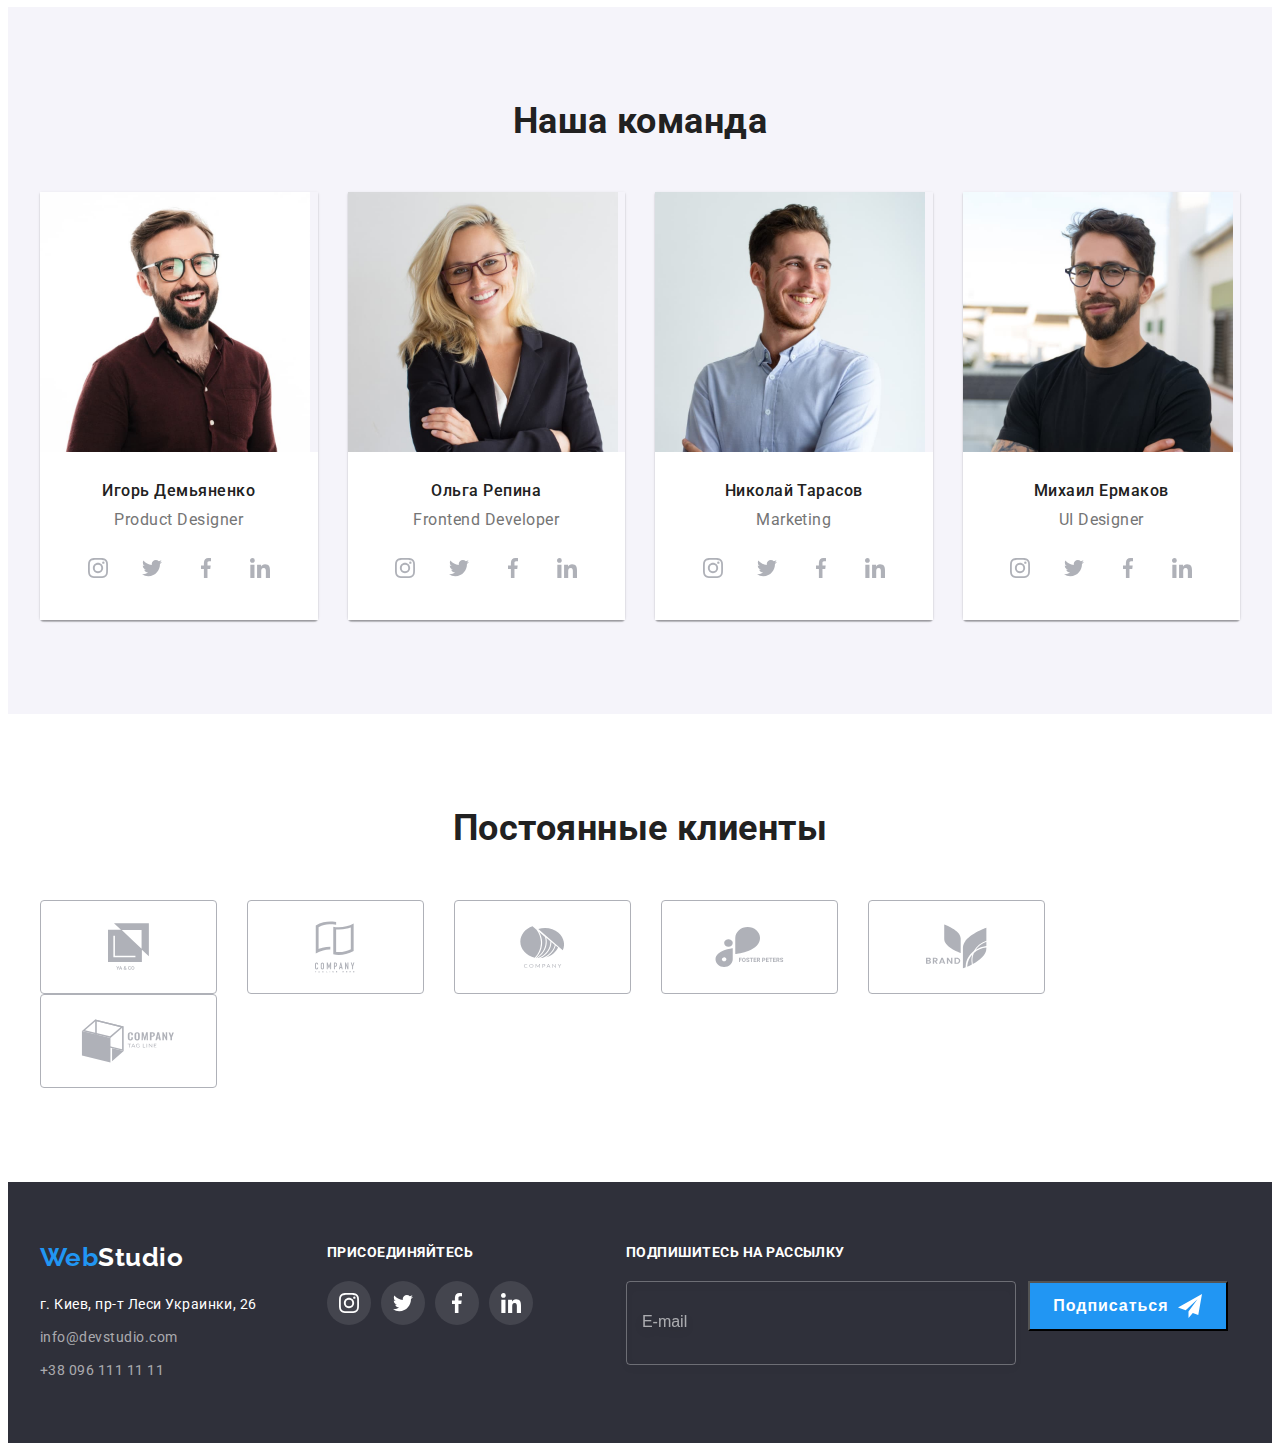
==== commit 649b5141: "добавленна форма в футер" ====
--- a/index.html
+++ b/index.html
@@ -335,16 +335,19 @@
           </li>
         </ul>
       </div>
+      <div class="footer-form-box">
+        <b class="footer-form-title">Подпишитесь на рассылку</b>
         <form class="footer-form" action="#">
-          <b class="fotter-form-title">Подпишитесь на рассылку</b>
-          <label class="footer-form-field">          
-            <input class="fotter-form-input" type="email" name="user-email" placeholder="E-mail">
-            <button class="fotter-form-btn" type="submit">Подписаться</button>
-            <svg class="footer-form-icon" width="24" height="24">
-              <use href="./images/icons.svg#icon-send"></use>
-            </svg>
-          </label>
+        <label class="footer-form-field">
+          <input class="footer-form-input" type="email" name="user-email" placeholder="E-mail" required>
+        </label>
+        <button class="footer-form-btn" type="submit">Подписаться
+          <svg class="footer-form-icon" width="24" height="24">
+            <use href="./images/icons.svg#icon-send"></use>
+          </svg>
+        </button>
         </form>
+        </div>
       </div>
   </footer>
   <!-- Backdrop Modal -->
--- a/css/styles.css
+++ b/css/styles.css
@@ -643,7 +643,8 @@
 
   transition: border-color var(--transition);
 }
-.modal-form-input:focus {
+.modal-form-input:focus,
+.modal-form-input:hover {
   outline: none;
   border-color: var(--accent-color);
 }
@@ -678,7 +679,8 @@
 
   transition: border-color var(--transition);
 }
-.modal-form-message:focus {
+.modal-form-message:focus,
+.modal-form-message:hover {
   outline: none;
   border-color: var(--accent-color);
 }
@@ -710,7 +712,7 @@
 
   cursor: pointer;
 
-  transition: background-image var(--transition), border-color var(--transition)
+  transition: background-image var(--transition), border-color var(--transition);
 }
 .modal-form-checkbox:checked + .checkbox-icon {
   background-color: var(--accent-color);
@@ -747,18 +749,20 @@
   cursor: pointer;
   transition: background-color var(--transition);
 }
-.modal-form-btn:hover, .modal-form-btn:focus {
-  background-color: #188CE8;
+.modal-form-btn:hover,
+.modal-form-btn:focus {
+  background-color: #188ce8;
 }
 
 /* Footer form */
+.footer-form-box {
+  margin-left: 93px;
+}
 .footer-form {
   display: flex;
-  flex-direction: column;
-
-  margin-left: 93px;
 }
 .footer-form-title {
+  display: inline-block;
   font-size: 14px;
   line-height: 1.14;
   text-transform: uppercase;
@@ -775,7 +779,16 @@
   filter: drop-shadow(0px 4px 4px rgba(0, 0, 0, 0.15));
   border-radius: 4px;
 
-  padding-left: 16px 15px;
+  background-color: inherit;
+
+  padding: 16px 15px;
+  outline: none;
+  cursor: pointer;
+  transition: border-color var(--transition);
+}
+.footer-form-input:hover,
+.footer-form-input:focus {
+  border-color: var(--accent-color);
 }
 .footer-form-input::placeholder {
   font-size: 16px;
@@ -783,9 +796,29 @@
 
   color: rgba(255, 255, 255, 0.6);
 }
+
 .footer-form-btn {
+  display: flex;
+  align-items: center;
+  justify-content: center;
+
   height: 50px;
   min-width: 200px;
-
-  padding: 10px 28px;
-}+  margin-left: 12px;
+
+  font-weight: 700;
+  font-size: 16px;
+  line-height: 1.88;
+  letter-spacing: 0.06em;
+  cursor: pointer;
+
+  background-color: var(--accent-color);
+  color: var(--white-color);
+}
+.footer-form-icon {
+  fill: var(--white-color);
+  margin-left: 10px;
+}
+.footer-form-box {
+  display: inline-block;
+}
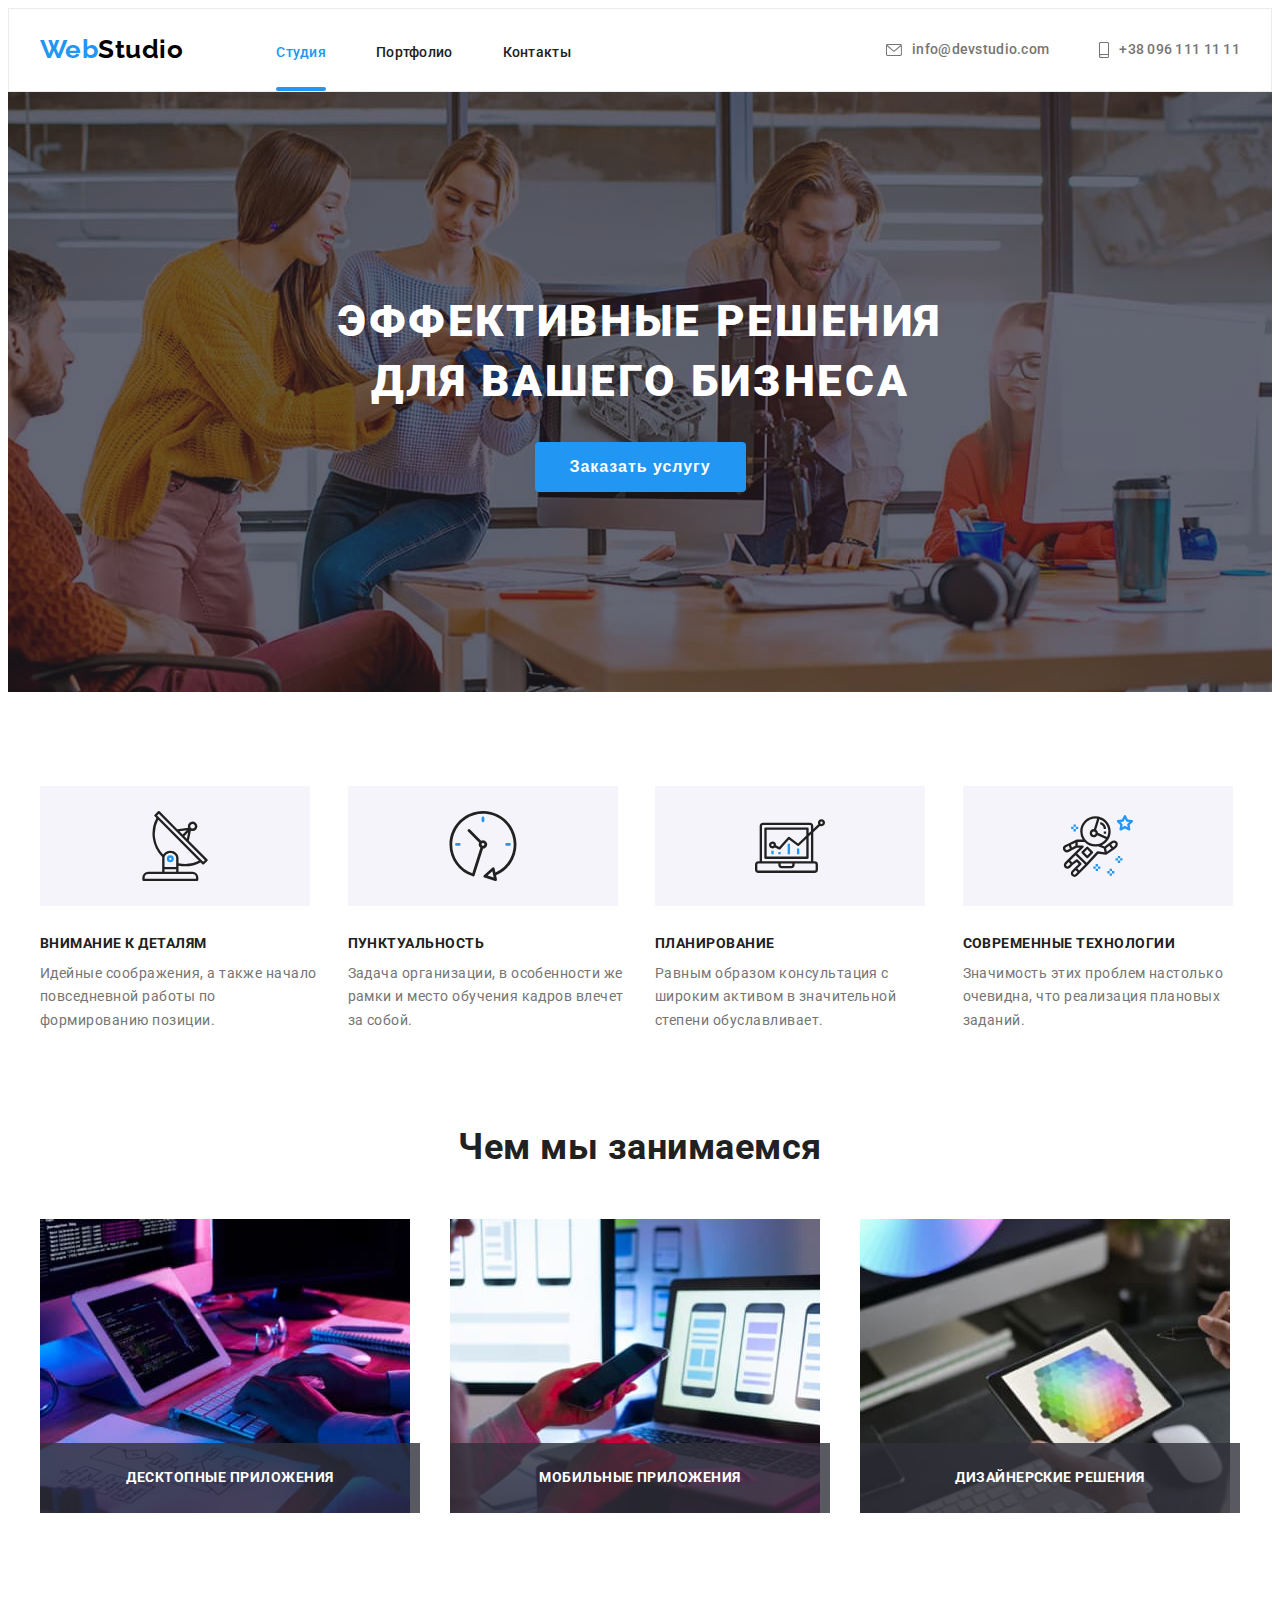
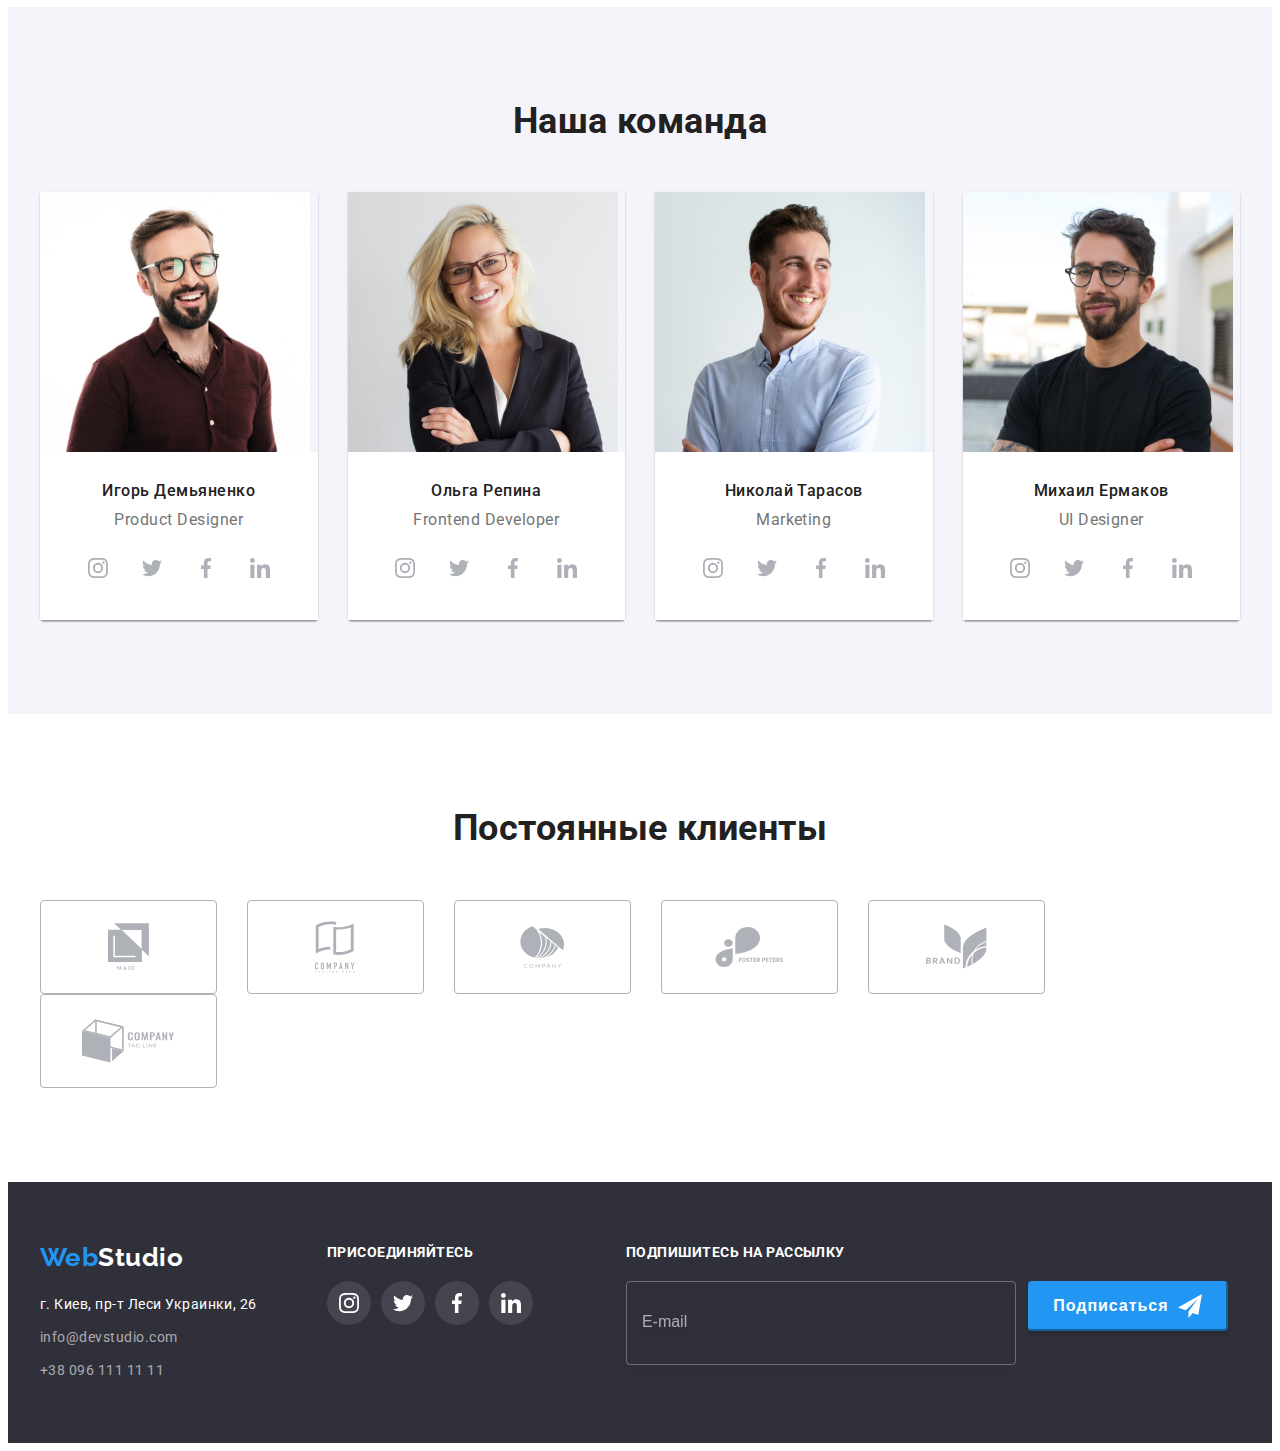
==== commit 4ac4f31a: "модальна форма після правки" ====
--- a/index.html
+++ b/index.html
@@ -364,7 +364,7 @@
           <span class="modal-form-position">
             <input class="modal-form-input" type="text" name="user-name" pattern="[a-zA-Zа-яёА-ЯЁ]+" required
               minlength="2">
-            <svg class="modal-form-icon" width="18" height="18">
+            <svg class="modal-form-icon" width="12" height="12">
               <use href="./images/icons.svg#icon-person"></use>
             </svg>
           </span>
@@ -373,7 +373,7 @@
           <span class="modal-form-position">
             <input class="modal-form-input" type="tel" name="user-phone" pattern="[0-9]{3}-[0-9]{3}-[0-9]{2}-[0-9]{2}"
               title="096-000-00-00" required>
-            <svg class="modal-form-icon" width="18" height="18">
+            <svg class="modal-form-icon" width="13" height="13">
               <use href="./images/icons.svg#icon-phone"></use>
             </svg>
           </span>
--- a/css/styles.css
+++ b/css/styles.css
@@ -606,6 +606,10 @@
   border: 1px solid rgba(0, 0, 0, 0.1);
   border-radius: 50%;
 }
+.btn-modal:hover,
+.btn-modal:focus {
+  fill: var(--accent-color);
+}
 .is-hidden {
   visibility: hidden;
   opacity: 0;
@@ -812,6 +816,10 @@
   letter-spacing: 0.06em;
   cursor: pointer;
 
+  box-shadow: 0px 4px 4px rgba(0, 0, 0, 0.15);
+  border-radius: 4px;
+  border-color: var(--accent-color);
+
   background-color: var(--accent-color);
   color: var(--white-color);
 }
